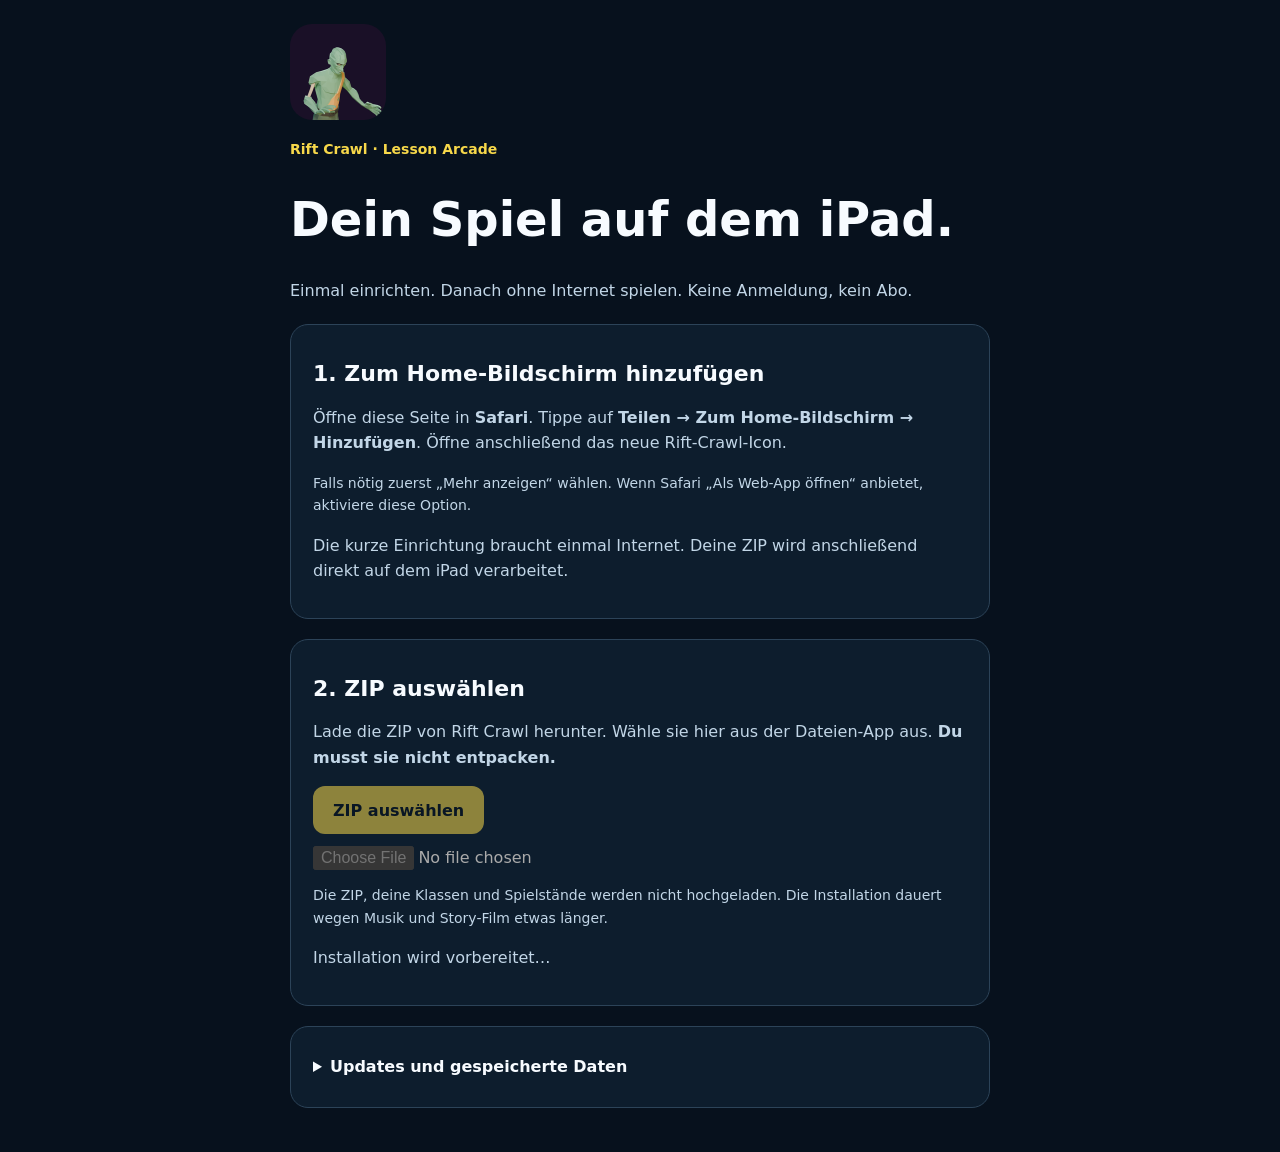
==== rift-crawl/index.html @ 2dd57feb "Add separate Rift Crawl local ZIP installer" ====
<!doctype html>
<html lang="de">
<head>
  <meta charset="utf-8">
  <meta name="viewport" content="width=device-width, initial-scale=1, viewport-fit=cover">
  <meta name="theme-color" content="#0b1420">
  <meta name="apple-mobile-web-app-capable" content="yes">
  <meta name="apple-mobile-web-app-title" content="Rift Run">
  <meta name="apple-mobile-web-app-status-bar-style" content="default">
  <link rel="manifest" href="manifest.webmanifest">
  <link rel="icon" href="icons/icon-192.png" type="image/png">
  <link rel="apple-touch-icon" href="icons/apple-touch-icon.png">
  <link rel="stylesheet" href="styles.css">
  <title>Rift Crawl auf dem iPad installieren</title>
</head>
<body>
  <main>
    <img class="brand" src="icons/icon-192.png" alt="" width="96" height="96">
    <p class="eyebrow">Rift Crawl · Lesson Arcade</p>
    <h1>Dein Spiel auf dem iPad.</h1>
    <p>Einmal einrichten. Danach ohne Internet spielen. Keine Anmeldung, kein Abo.</p>
    <section id="browserInstructions">
      <h2>1. Zum Home-Bildschirm hinzufügen</h2>
      <p>Öffne diese Seite in <strong>Safari</strong>. Tippe auf <strong>Teilen → Zum Home-Bildschirm → Hinzufügen</strong>. Öffne anschließend das neue Rift-Crawl-Icon.</p>
      <p class="small">Falls nötig zuerst „Mehr anzeigen“ wählen. Wenn Safari „Als Web-App öffnen“ anbietet, aktiviere diese Option.</p>
      <p>Die kurze Einrichtung braucht einmal Internet. Deine ZIP wird anschließend direkt auf dem iPad verarbeitet.</p>
    </section>
    <section>
      <h2>2. ZIP auswählen</h2>
      <p>Lade die ZIP von Rift Crawl herunter. Wähle sie hier aus der Dateien-App aus. <strong>Du musst sie nicht entpacken.</strong></p>
      <label class="file-button" for="packageFile">ZIP auswählen</label>
      <input id="packageFile" type="file" accept=".zip,application/zip,application/x-zip-compressed" disabled>
      <p class="small">Die ZIP, deine Klassen und Spielstände werden nicht hochgeladen. Die Installation dauert wegen Musik und Story-Film etwas länger.</p>
      <progress id="installProgress" value="0" max="1" hidden aria-label="Installation"></progress>
      <p id="installStatus" role="status">Installation wird vorbereitet…</p>
    </section>
    <section id="installedPanel" hidden>
      <h2>3. Offline spielen</h2>
      <p id="installedDescription"></p>
      <a class="primary" id="playLink" href="game/game/START.html">Rift Crawl starten</a>
      <p>Zum Prüfen: Flugmodus einschalten, App schließen und über das Rift-Crawl-Icon erneut öffnen. Auf dem iPad im Querformat spielen.</p>
    </section>
    <details>
      <summary>Updates und gespeicherte Daten</summary>
      <p>Vor einem Update im Spiel unter Einstellungen (Zahnrad) „Save all classes“ wählen. Dort führt auch „iPad-Installation / Update“ hierher zurück; dann die neue ZIP auswählen. Deine Klassen bleiben auf diesem iPad gespeichert.</p>
      <p>iPadOS kann Website-Daten bei Speichermangel oder nach einer Bereinigung löschen. Bewahre ZIP und Klassen-Sicherung auf. Dann kannst du das Spiel hier erneut installieren. Ein neues Gerät übernimmt deine Daten nicht automatisch.</p>
      <p>Empfohlen: iPadOS 17 oder neuer, aktuelles Safari und mindestens 1 GB freier Speicher. Die Installation benötigt keine kostenpflichtige Zusatz-App.</p>
    </details>
  </main>
  <script src="config.js"></script>
  <script src="storage.js"></script>
  <script type="module" src="installer.js"></script>
</body>
</html>
---- rift-crawl/styles.css ----
:root { color-scheme: dark; font-family: system-ui, sans-serif; background: #07111d; color: #f7fbff; }
* { box-sizing: border-box; }
body { margin: 0; padding: max(24px, env(safe-area-inset-top)) max(20px, env(safe-area-inset-right)) max(24px, env(safe-area-inset-bottom)) max(20px, env(safe-area-inset-left)); }
main { max-width: 700px; margin: 0 auto; }
.brand { border-radius: 22px; }
.eyebrow { color: #f7d84a; font-size: 14px; font-weight: 700; }
h1 { font-size: clamp(30px, 6vw, 48px); line-height: 1.12; }
h2 { font-size: 22px; }
p { line-height: 1.6; color: #c2d6e7; }
section, details { padding: 18px 22px; margin-block: 20px; border: 1px solid #2c4358; border-radius: 18px; background: #0d1d2d; }
.file-button, .primary { display: inline-flex; align-items: center; min-height: 48px; padding: 12px 20px; border-radius: 12px; background: #f7d84a; color: #07111d; font-weight: 700; text-decoration: none; cursor: pointer; }
.file-button:has(+ input:disabled) { opacity: .55; cursor: wait; }
input[type=file] { display: block; max-width: 100%; margin-top: 12px; font: inherit; }
.small { font-size: 14px; }
progress { display: block; width: 100%; margin-top: 18px; accent-color: #f7d84a; }
[hidden] { display: none !important; }
summary { cursor: pointer; min-height: 44px; align-content: center; font-weight: 700; }
a:focus-visible, label:focus-within, summary:focus-visible, input:focus-visible { outline: 3px solid #4cc9f0; outline-offset: 4px; }
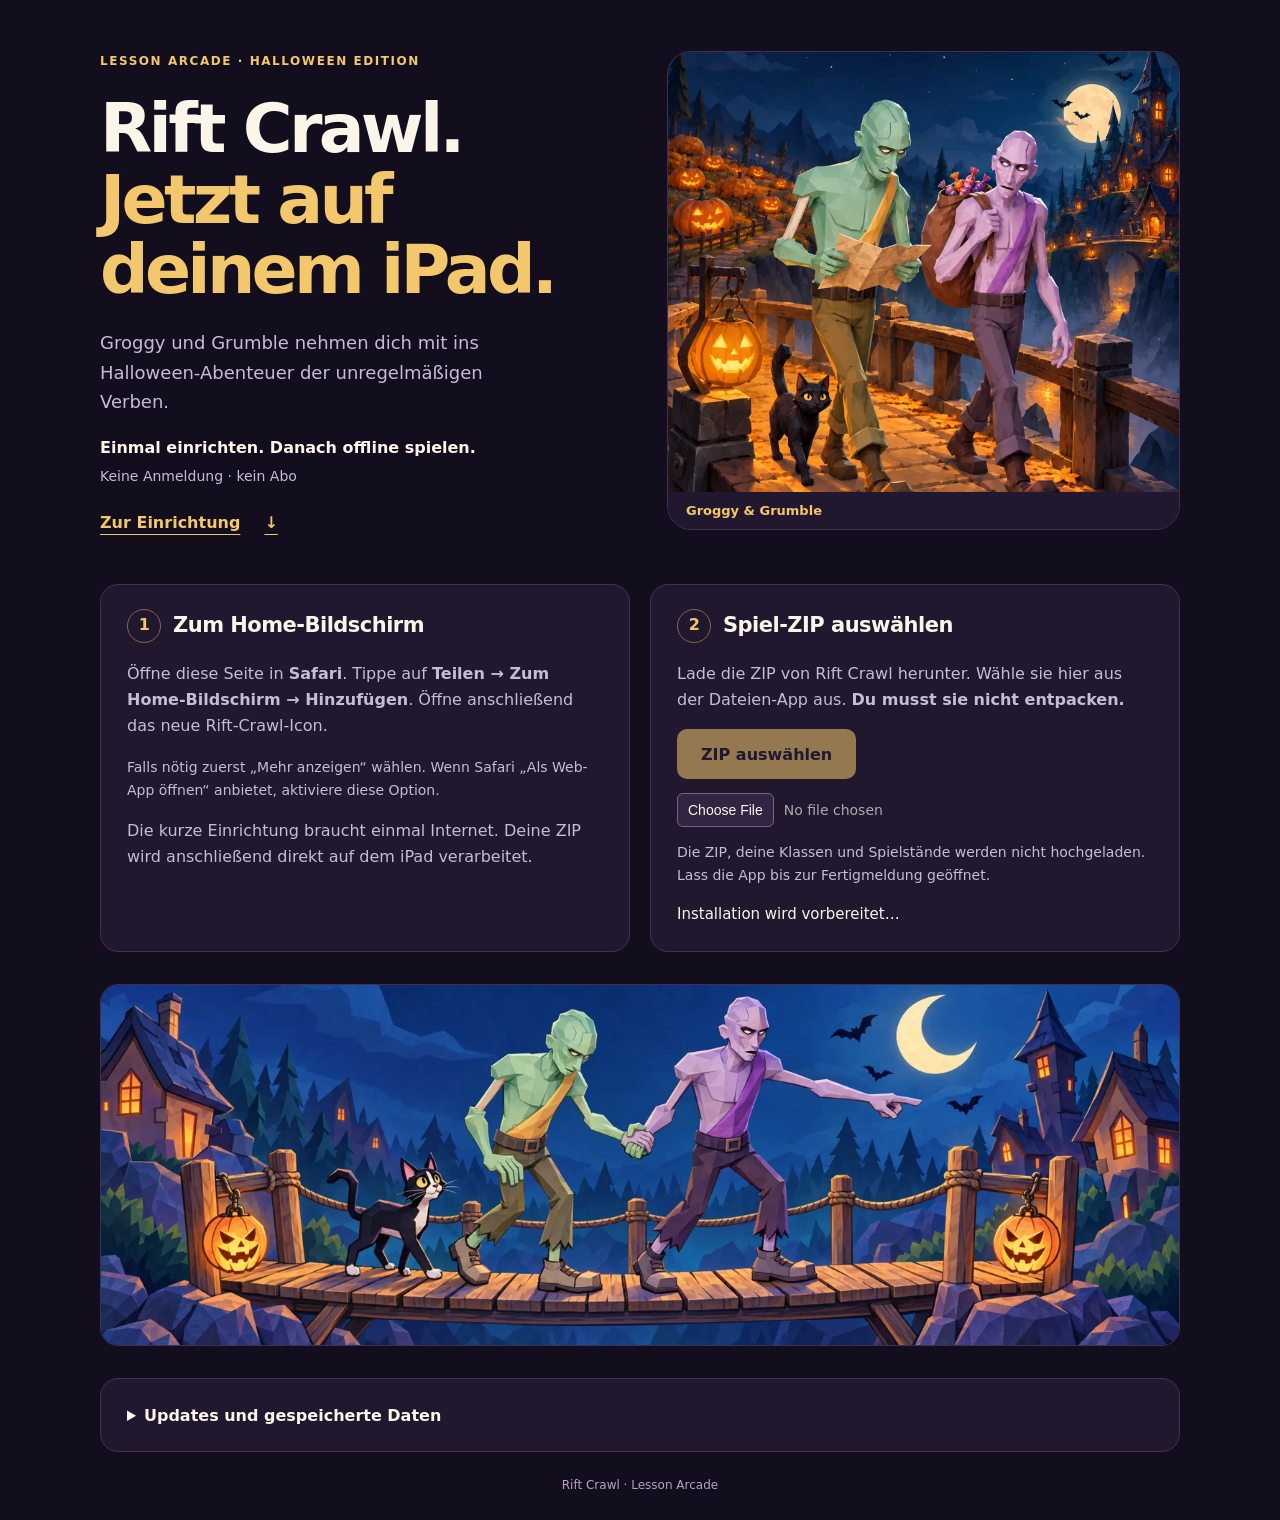
==== commit 2434b2f5: "Style Rift Crawl installer with Groggy and Grumble Halloween art" ====
--- a/rift-crawl/index.html
+++ b/rift-crawl/index.html
@@ -3,9 +3,9 @@
 <head>
   <meta charset="utf-8">
   <meta name="viewport" content="width=device-width, initial-scale=1, viewport-fit=cover">
-  <meta name="theme-color" content="#0b1420">
+  <meta name="theme-color" content="#1a1027">
   <meta name="apple-mobile-web-app-capable" content="yes">
-  <meta name="apple-mobile-web-app-title" content="Rift Run">
+  <meta name="apple-mobile-web-app-title" content="Rift Crawl">
   <meta name="apple-mobile-web-app-status-bar-style" content="default">
   <link rel="manifest" href="manifest.webmanifest">
   <link rel="icon" href="icons/icon-192.png" type="image/png">
@@ -15,37 +15,53 @@
 </head>
 <body>
   <main>
-    <img class="brand" src="icons/icon-192.png" alt="" width="96" height="96">
-    <p class="eyebrow">Rift Crawl · Lesson Arcade</p>
-    <h1>Dein Spiel auf dem iPad.</h1>
-    <p>Einmal einrichten. Danach ohne Internet spielen. Keine Anmeldung, kein Abo.</p>
+    <header class="hero">
+      <div class="hero-copy">
+        <p class="eyebrow">Lesson Arcade · Halloween Edition</p>
+        <h1>Rift Crawl.<br><span>Jetzt auf deinem iPad.</span></h1>
+        <p class="intro">Groggy und Grumble nehmen dich mit ins Halloween-Abenteuer der unregelmäßigen Verben.</p>
+        <p class="promise">Einmal einrichten. Danach offline spielen.</p>
+        <p class="small">Keine Anmeldung · kein Abo</p>
+        <a class="jump-link" href="#browserInstructions">Zur Einrichtung <span aria-hidden="true">↓</span></a>
+      </div>
+      <figure class="hero-art">
+        <img src="art/groggy-grumble.webp" alt="Groggy in Mintgrün und Grumble in Violett mit Karte und Süßigkeiten in einer Halloween-Landschaft." width="849" height="1200" fetchpriority="high">
+        <figcaption>Groggy &amp; Grumble</figcaption>
+      </figure>
+    </header>
+    <div class="setup-grid" aria-label="Installation in drei Schritten">
     <section id="browserInstructions">
-      <h2>1. Zum Home-Bildschirm hinzufügen</h2>
+      <h2><span class="step" aria-hidden="true">1</span> Zum Home-Bildschirm</h2>
       <p>Öffne diese Seite in <strong>Safari</strong>. Tippe auf <strong>Teilen → Zum Home-Bildschirm → Hinzufügen</strong>. Öffne anschließend das neue Rift-Crawl-Icon.</p>
       <p class="small">Falls nötig zuerst „Mehr anzeigen“ wählen. Wenn Safari „Als Web-App öffnen“ anbietet, aktiviere diese Option.</p>
       <p>Die kurze Einrichtung braucht einmal Internet. Deine ZIP wird anschließend direkt auf dem iPad verarbeitet.</p>
     </section>
-    <section>
-      <h2>2. ZIP auswählen</h2>
+    <section class="import-panel">
+      <h2><span class="step" aria-hidden="true">2</span> Spiel-ZIP auswählen</h2>
       <p>Lade die ZIP von Rift Crawl herunter. Wähle sie hier aus der Dateien-App aus. <strong>Du musst sie nicht entpacken.</strong></p>
       <label class="file-button" for="packageFile">ZIP auswählen</label>
       <input id="packageFile" type="file" accept=".zip,application/zip,application/x-zip-compressed" disabled>
-      <p class="small">Die ZIP, deine Klassen und Spielstände werden nicht hochgeladen. Die Installation dauert wegen Musik und Story-Film etwas länger.</p>
+      <p class="small">Die ZIP, deine Klassen und Spielstände werden nicht hochgeladen. Lass die App bis zur Fertigmeldung geöffnet.</p>
       <progress id="installProgress" value="0" max="1" hidden aria-label="Installation"></progress>
       <p id="installStatus" role="status">Installation wird vorbereitet…</p>
     </section>
     <section id="installedPanel" hidden>
-      <h2>3. Offline spielen</h2>
+      <h2><span class="step" aria-hidden="true">3</span> Offline spielen</h2>
       <p id="installedDescription"></p>
       <a class="primary" id="playLink" href="game/game/START.html">Rift Crawl starten</a>
       <p>Zum Prüfen: Flugmodus einschalten, App schließen und über das Rift-Crawl-Icon erneut öffnen. Auf dem iPad im Querformat spielen.</p>
     </section>
+    </div>
+    <figure class="world-art">
+      <img src="art/halloween-bridge.webp" alt="Groggy und Grumble überqueren mit einer Katze eine Brücke unter dem Halloween-Mond." width="1500" height="501" loading="lazy">
+    </figure>
     <details>
       <summary>Updates und gespeicherte Daten</summary>
       <p>Vor einem Update im Spiel unter Einstellungen (Zahnrad) „Save all classes“ wählen. Dort führt auch „iPad-Installation / Update“ hierher zurück; dann die neue ZIP auswählen. Deine Klassen bleiben auf diesem iPad gespeichert.</p>
       <p>iPadOS kann Website-Daten bei Speichermangel oder nach einer Bereinigung löschen. Bewahre ZIP und Klassen-Sicherung auf. Dann kannst du das Spiel hier erneut installieren. Ein neues Gerät übernimmt deine Daten nicht automatisch.</p>
       <p>Empfohlen: iPadOS 17 oder neuer, aktuelles Safari und mindestens 1 GB freier Speicher. Die Installation benötigt keine kostenpflichtige Zusatz-App.</p>
     </details>
+    <footer>Rift Crawl · Lesson Arcade</footer>
   </main>
   <script src="config.js"></script>
   <script src="storage.js"></script>
--- a/rift-crawl/styles.css
+++ b/rift-crawl/styles.css
@@ -1,18 +1,54 @@
-:root { color-scheme: dark; font-family: system-ui, sans-serif; background: #07111d; color: #f7fbff; }
+:root { color-scheme: dark; font-family: system-ui, -apple-system, sans-serif; background: #120e1e; color: #fbf5e9; --gold:#f3c76b; --muted:#c6bdd5; }
 * { box-sizing: border-box; }
-body { margin: 0; padding: max(24px, env(safe-area-inset-top)) max(20px, env(safe-area-inset-right)) max(24px, env(safe-area-inset-bottom)) max(20px, env(safe-area-inset-left)); }
-main { max-width: 700px; margin: 0 auto; }
-.brand { border-radius: 22px; }
-.eyebrow { color: #f7d84a; font-size: 14px; font-weight: 700; }
-h1 { font-size: clamp(30px, 6vw, 48px); line-height: 1.12; }
-h2 { font-size: 22px; }
-p { line-height: 1.6; color: #c2d6e7; }
-section, details { padding: 18px 22px; margin-block: 20px; border: 1px solid #2c4358; border-radius: 18px; background: #0d1d2d; }
-.file-button, .primary { display: inline-flex; align-items: center; min-height: 48px; padding: 12px 20px; border-radius: 12px; background: #f7d84a; color: #07111d; font-weight: 700; text-decoration: none; cursor: pointer; }
-.file-button:has(+ input:disabled) { opacity: .55; cursor: wait; }
-input[type=file] { display: block; max-width: 100%; margin-top: 12px; font: inherit; }
-.small { font-size: 14px; }
-progress { display: block; width: 100%; margin-top: 18px; accent-color: #f7d84a; }
-[hidden] { display: none !important; }
-summary { cursor: pointer; min-height: 44px; align-content: center; font-weight: 700; }
-a:focus-visible, label:focus-within, summary:focus-visible, input:focus-visible { outline: 3px solid #4cc9f0; outline-offset: 4px; }
+html { scroll-behavior: smooth; }
+body { margin: 0; padding: max(28px, env(safe-area-inset-top)) max(24px, env(safe-area-inset-right)) max(24px, env(safe-area-inset-bottom)) max(24px, env(safe-area-inset-left)); }
+main { max-width: 1080px; margin: 0 auto; }
+.hero { display:grid; grid-template-columns: 1fr 1fr; gap:54px; align-items:center; margin:12px 0 42px; }
+.eyebrow { color: var(--gold); font-size: 12px; font-weight: 750; letter-spacing:.13em; text-transform:uppercase; }
+h1 { margin:22px 0; font-size:clamp(42px,5.4vw,68px); line-height:1.04; letter-spacing:-.055em; }
+h1 span { color:var(--gold); }
+p { line-height:1.65; color:var(--muted); }
+.intro { max-width:440px; font-size:18px; }
+.promise { color:#fbf5e9; font-weight:650; margin-bottom:0; }
+.hero-copy .small { margin-top:4px; }
+.jump-link { display:inline-flex; gap:24px; color:var(--gold); text-underline-offset:6px; padding:10px 0; font-weight:650; }
+figure { margin:0; }
+.hero-art { position:relative; background:#1a172c; border:1px solid #40304e; border-radius:24px; overflow:hidden; }
+.hero-art img { width:100%; height:440px; display:block; object-fit:cover; object-position:center 66%; }
+.hero-art figcaption { padding:11px 18px; color:var(--gold); font-size:13px; font-weight:650; background:#21172f; }
+.setup-grid { display:grid; grid-template-columns:1fr 1fr; gap:20px; scroll-margin-top:20px; }
+section, details { padding:24px 26px; border:1px solid #42324e; border-radius:18px; background:#21182f; }
+section { scroll-margin-top:24px; }
+h2 { display:flex; align-items:center; gap:12px; font-size:21px; margin:0 0 18px; line-height:1.3; letter-spacing:-.025em; }
+.step { flex:none; display:grid; place-items:center; width:34px; height:34px; border:1px solid #866547; border-radius:50%; color:var(--gold); font-size:16px; }
+section p:first-of-type { margin-top:0; }
+section p:last-child { margin-bottom:0; }
+#installedPanel { grid-column:1/-1; }
+.setup-grid:has(#browserInstructions[hidden]) .import-panel { grid-column:1/-1; }
+.file-button, .primary { display:inline-flex; justify-content:center; align-items:center; min-height:50px; padding:12px 24px; border-radius:10px; background:var(--gold); color:#21172f; font-weight:750; text-decoration:none; cursor:pointer; }
+.file-button:hover,.primary:hover { background:#ffdc91; }
+.file-button:has(+ input:disabled) { opacity:.55; cursor:wait; }
+input[type=file] { display:block; width:100%; max-width:100%; margin-top:14px; font:inherit; font-size:14px; }
+input[type=file]::file-selector-button { padding:8px 10px; margin-right:10px; border:1px solid #766487; border-radius:6px; background:#342443; color:#fbf5e9; }
+.small { font-size:14px; }
+#installStatus { color:#fbf5e9; font-size:15px; }
+progress { display:block; width:100%; margin-top:18px; accent-color:var(--gold); }
+[hidden] { display:none !important; }
+.world-art { margin:32px 0; border:1px solid #40304e; border-radius:18px; overflow:hidden; }
+.world-art img { width:100%; height:auto; display:block; }
+details { padding:14px 26px; }
+summary { cursor:pointer; min-height:44px; align-content:center; font-weight:650; }
+footer { padding:26px 0 4px; color:#b2a6c2; font-size:12px; text-align:center; }
+a:focus-visible, label:focus-within, summary:focus-visible, input:focus-visible { outline:3px solid #8fe6cb; outline-offset:5px; }
+@media (max-width:760px) {
+ body { padding-left:max(20px, env(safe-area-inset-left)); padding-right:max(20px, env(safe-area-inset-right)); }
+ .hero { grid-template-columns:1fr; gap:24px; margin:0 0 28px; }
+ h1 { font-size:clamp(40px,8vw,58px); }
+ .hero-art img { height:350px; object-position:center 65%; }
+ .setup-grid { grid-template-columns:1fr; }
+ section, details { padding:20px; }
+ h2 { font-size:20px; }
+ .intro { font-size:17px; }
+ .world-art { margin:24px 0; }
+}
+@media (prefers-reduced-motion:reduce) { html { scroll-behavior:auto; } }
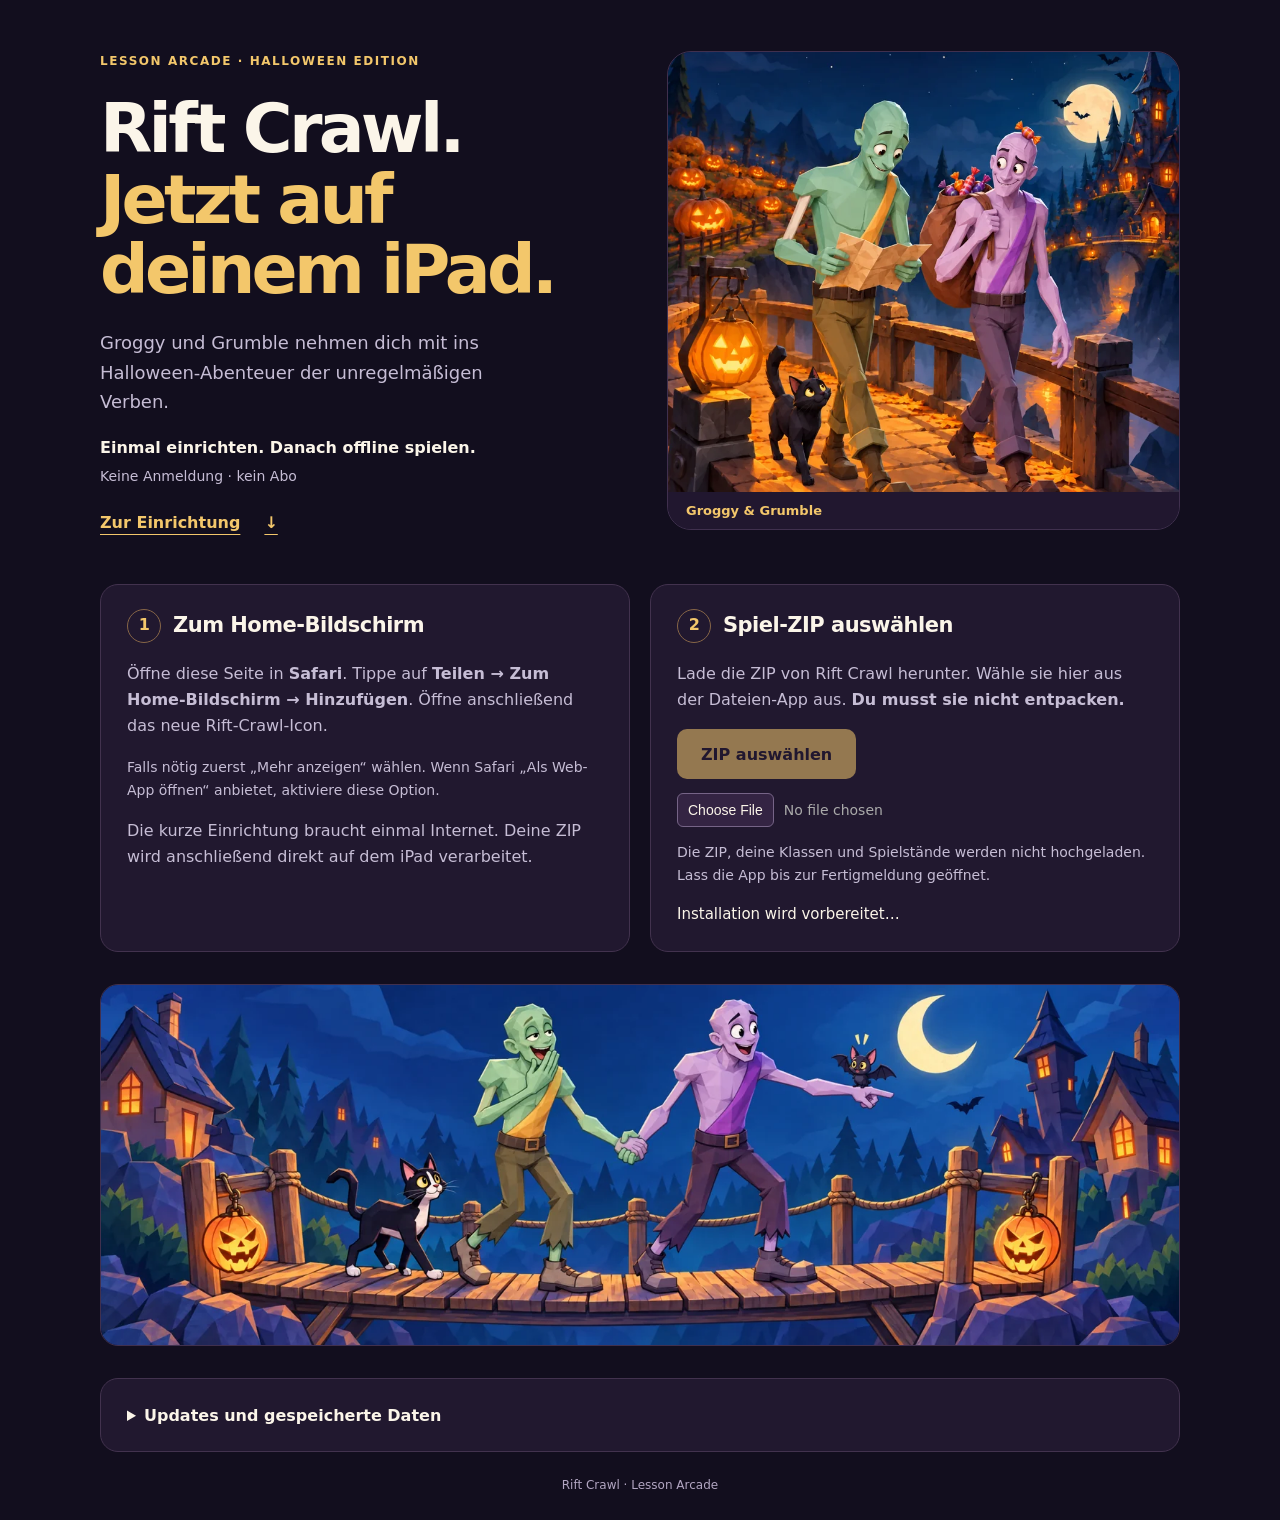
==== commit 3b4cd128: "Make Groggy and Grumble installer illustrations friendly and funny" ====
--- a/rift-crawl/index.html
+++ b/rift-crawl/index.html
@@ -25,7 +25,7 @@
         <a class="jump-link" href="#browserInstructions">Zur Einrichtung <span aria-hidden="true">↓</span></a>
       </div>
       <figure class="hero-art">
-        <img src="art/groggy-grumble.webp" alt="Groggy in Mintgrün und Grumble in Violett mit Karte und Süßigkeiten in einer Halloween-Landschaft." width="849" height="1200" fetchpriority="high">
+        <img src="art/groggy-grumble-friendly-v2.webp" alt="Groggy lächelt verschlafen über seiner Karte. Grumble trägt Süßigkeiten und ein Bonbon auf dem Kopf." width="849" height="1200" fetchpriority="high">
         <figcaption>Groggy &amp; Grumble</figcaption>
       </figure>
     </header>
@@ -53,7 +53,7 @@
     </section>
     </div>
     <figure class="world-art">
-      <img src="art/halloween-bridge.webp" alt="Groggy und Grumble überqueren mit einer Katze eine Brücke unter dem Halloween-Mond." width="1500" height="501" loading="lazy">
+      <img src="art/halloween-bridge-friendly-v2.webp" alt="Groggy und Grumble auf einer Halloween-Brücke: Eine kleine Fledermaus sitzt auf Grumbles Finger, die Katze begleitet die beiden." width="1500" height="501" loading="lazy">
     </figure>
     <details>
       <summary>Updates und gespeicherte Daten</summary>
